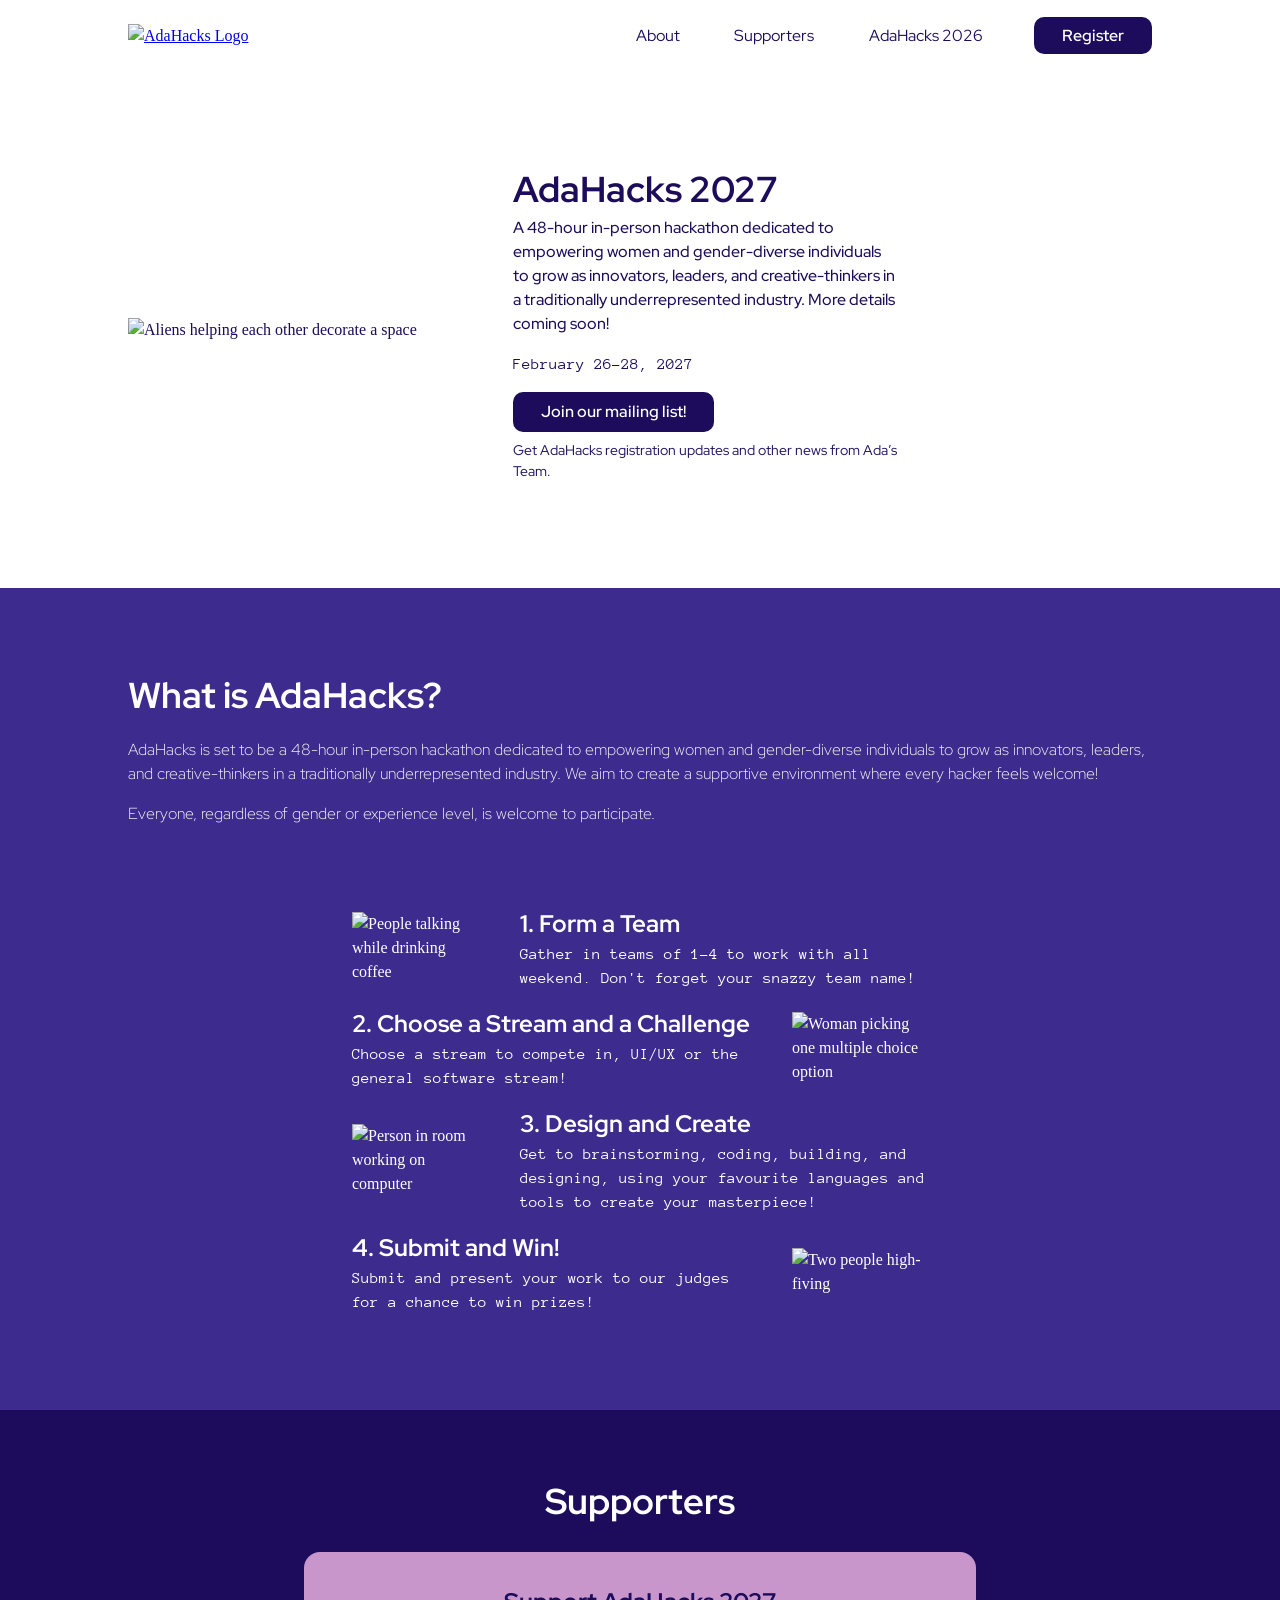
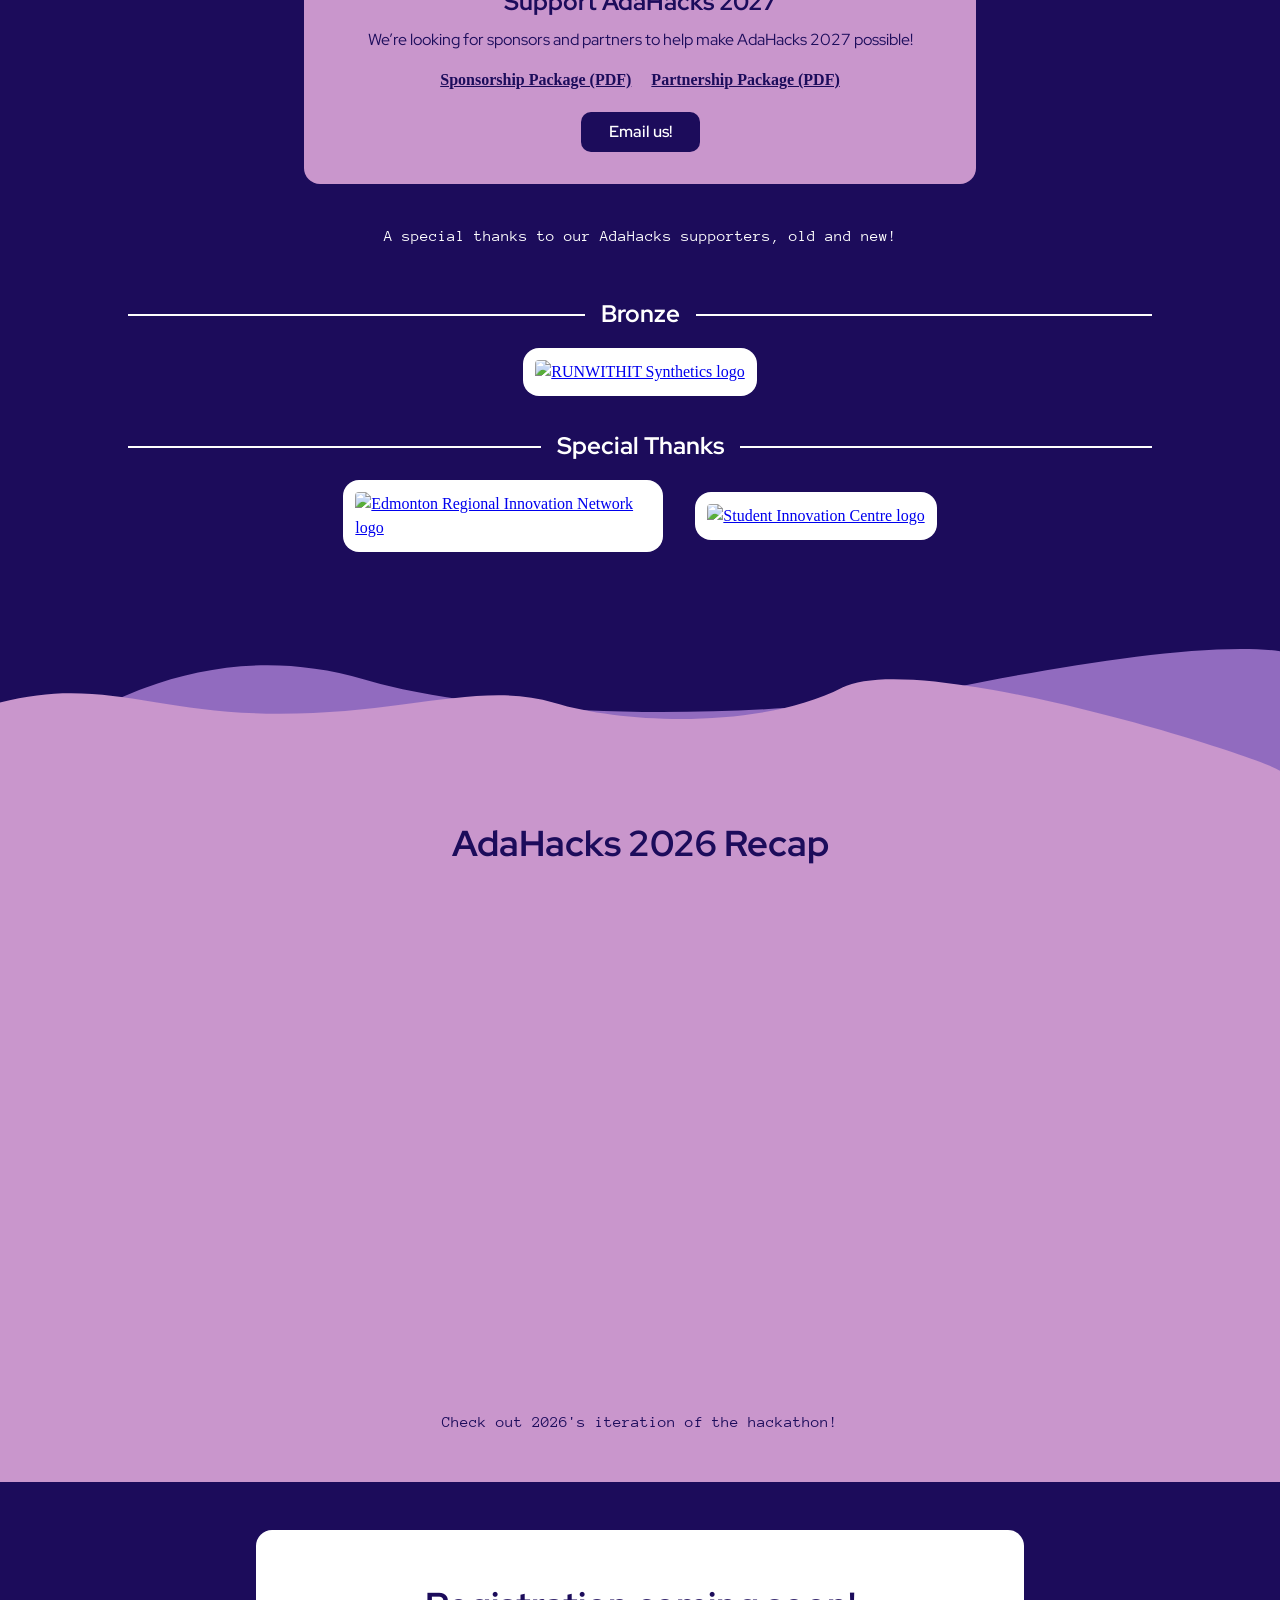
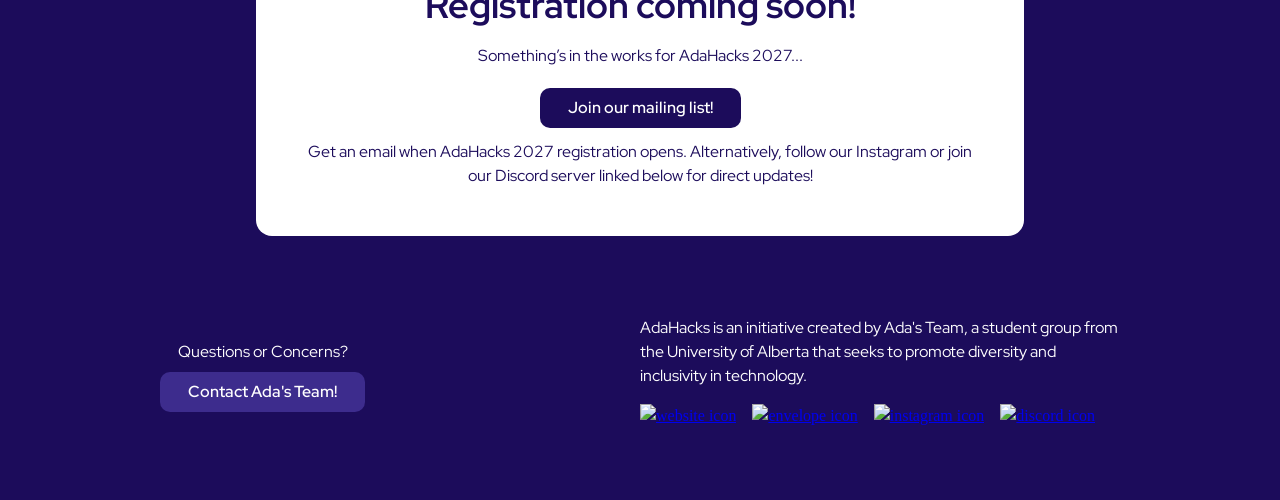
==== index.html @ a2bbd9b4 "Updates" ====
<!doctype html><html lang="en"><head><meta charset="utf-8"/><link rel="icon" href="/favicon.ico"/><meta name="viewport" content="width=device-width,initial-scale=1"/><meta name="theme-color" content="#000000"/><meta name="description" content="Alberta's first student-led hackathon for women and gender-diverse individuals"/><link rel="apple-touch-icon" href="/logo192.png"/><link rel="manifest" href="/manifest.json"/><title>AdaHacks 2026</title><meta name="description" content="Alberta’s first student-led hackathon for women and gender-diverse individuals."/><meta name="keywords" content="UAlberta diversity, Women Hackathon, diversity hackathon, alberta hackathon for women, edmonton hackathon for women, student hackathon, university of alberta hackathon, edmonton hackathon, UAlberta computer science, women in computer science, tech diversity, inclusive tech, Ada's Team, underrepresented groups in tech, UAlberta tech community, WiCS, women in CS, diversity, University of Alberta, diversity"/><meta name="author" content="Ada's Team"/><meta property="og:type" content="website"/><meta property="og:title" content="AdaHacks | Alberta’s first student-led hackathon for women and gender-diverse individuals"/><meta property="og:description" content="Alberta’s first student-led hackathon for women and gender-diverse individuals."/><meta property="og:site_name" content="AdaHacks"/><script defer="defer" src="/static/js/main.04991ffe.js"></script><link href="/static/css/main.62aa5347.css" rel="stylesheet"></head><body><noscript>You need to enable JavaScript to run this app.</noscript><div id="root"></div></body></html>
---- static/css/main.62aa5347.css ----
@import url(https://fonts.googleapis.com/css2?family=Anonymous+Pro:ital,wght@0,400;0,700;1,400;1,700&family=Red+Hat+Display:wght@200;300;400;500;600;700;800;900&display=swap);:root{--clr-light-100:#fff;--clr-primary-100:#c996cc;--clr-primary-200:#916bbf;--clr-primary-300:#3d2c8d;--clr-primary-400:#1c0c5b;--clr-text-100:#383838;--clr-text-200:#000;--font-main:"Red Hat Display",sans-serif;--font-accent:"Anonymous Pro",monospace;--fs-100:0.875rem;--fs-200:1rem;--fs-250:1.25rem;--fs-300:1.5rem;--fs-400:2.25rem;--max-width:100rem}*,:after,:before{box-sizing:border-box;margin:0;padding:0}ol[role=list],ul[role=list]{list-style:none}html{scroll-behavior:smooth}body{text-rendering:optimizeSpeed;font-family:var(--ff-primary);line-height:1.5;min-height:100vh}#root,body{display:flex;flex-direction:column}img,picture{display:block;max-width:100%}button,input,select,textarea{font:inherit}@media (prefers-reduced-motion:reduce){html{scroll-behavior:auto}*,:after,:before{-webkit-animation-duration:.01ms!important;animation-duration:.01ms!important;-webkit-animation-iteration-count:1!important;animation-iteration-count:1!important;scroll-behavior:auto!important;transition-duration:.01ms!important}}h1,h2,h3,h4{font-size:2.25rem;font-size:var(--fs-400);font-weight:700}h1,h2,h3,h4,p{font-family:Red Hat Display,sans-serif;font-family:var(--font-main)}p{font-size:1rem;font-size:var(--fs-200)}.none{display:none!important;height:0!important}a.solid{background:#1c0c5b;background:var(--clr-primary-400);border-radius:.625rem;color:#fff;color:var(--clr-light-100);font-family:Red Hat Display,sans-serif;font-family:var(--font-main);font-size:1rem;font-size:var(--fs-200);font-weight:600;padding:.5rem 1.75rem;text-decoration:none}a.solid:focus,a.solid:hover{background:#3d2c8d;background:var(--clr-primary-300)}.divider{width:100vw}.max-width{margin:auto;max-width:100rem;max-width:var(--max-width);padding-inline:10vw;width:100%}.section-description,.section-title{text-align:center}.section-description{font-family:Anonymous Pro,monospace;font-family:var(--font-accent)}.icon{padding:.5rem}.icon:focus,.icon:hover{background:hsla(0,0%,100%,.1);border-radius:50%}@-webkit-keyframes spin{0%{-webkit-transform:translate(-50%,-50%) scale(.9);transform:translate(-50%,-50%) scale(.9)}to{-webkit-transform:translate(-50%,-50%) scale(.9) rotate(1turn);transform:translate(-50%,-50%) scale(.9) rotate(1turn)}}@keyframes spin{0%{-webkit-transform:translate(-50%,-50%) scale(.9);transform:translate(-50%,-50%) scale(.9)}to{-webkit-transform:translate(-50%,-50%) scale(.9) rotate(1turn);transform:translate(-50%,-50%) scale(.9) rotate(1turn)}}@-webkit-keyframes up{0%{-webkit-transform:translateY(100%);transform:translateY(100%)}to{-webkit-transform:translateY(0);transform:translateY(0)}}@keyframes up{0%{-webkit-transform:translateY(100%);transform:translateY(100%)}to{-webkit-transform:translateY(0);transform:translateY(0)}}@-webkit-keyframes up-vh{0%{-webkit-transform:translateY(100vh);transform:translateY(100vh)}to{-webkit-transform:translateY(0);transform:translateY(0)}}@keyframes up-vh{0%{-webkit-transform:translateY(100vh);transform:translateY(100vh)}to{-webkit-transform:translateY(0);transform:translateY(0)}}@-webkit-keyframes fade-in{0%{opacity:0}to{opacity:1}}@keyframes fade-in{0%{opacity:0}to{opacity:1}}@-webkit-keyframes jump{0%{-webkit-transform:translateZ(0) scale3d(1.2,1.2,1);transform:translateZ(0) scale3d(1.2,1.2,1)}40%{-webkit-transform:translate3d(0,-30%,0) scale3d(.8,1.4,1);transform:translate3d(0,-30%,0) scale3d(.8,1.4,1)}to{-webkit-transform:translate3d(0,-100%,0) scale3d(1.4,.8,1);transform:translate3d(0,-100%,0) scale3d(1.4,.8,1)}}@keyframes jump{0%{-webkit-transform:translateZ(0) scale3d(1.2,1.2,1);transform:translateZ(0) scale3d(1.2,1.2,1)}40%{-webkit-transform:translate3d(0,-30%,0) scale3d(.8,1.4,1);transform:translate3d(0,-30%,0) scale3d(.8,1.4,1)}to{-webkit-transform:translate3d(0,-100%,0) scale3d(1.4,.8,1);transform:translate3d(0,-100%,0) scale3d(1.4,.8,1)}}#root{flex:1 1}.App{min-height:100vh}.NavBar :root{--clr-light-100:#fff;--clr-primary-100:#c996cc;--clr-primary-200:#916bbf;--clr-primary-300:#3d2c8d;--clr-primary-400:#1c0c5b;--clr-text-100:#383838;--clr-text-200:#000;--font-main:"Red Hat Display",sans-serif;--font-accent:"Anonymous Pro",monospace;--fs-100:0.875rem;--fs-200:1rem;--fs-250:1.25rem;--fs-300:1.5rem;--fs-400:2.25rem;--max-width:100rem}.NavBar{background:#fff;background:var(--clr-light-100);position:-webkit-sticky;position:sticky;top:0;width:100%;z-index:2}.NavBar .skip-links{border:2px solid #1c0c5b;border:2px solid var(--clr-primary-400);color:#1c0c5b;color:var(--clr-primary-400);left:0;margin:0 auto;padding:1rem;position:absolute;right:0;text-decoration:none;-webkit-transform:translateY(-150%);transform:translateY(-150%);transition:-webkit-transform .2s ease-in;transition:transform .2s ease-in;transition:transform .2s ease-in,-webkit-transform .2s ease-in;width:-webkit-fit-content;width:-moz-fit-content;width:fit-content}.NavBar .skip-links:focus{-webkit-transform:translateY(0);transform:translateY(0)}.NavBar .hamburger-button{background:none;border:none;cursor:pointer;z-index:2}.NavBar .hamburger-button .line{background:#1c0c5b;background:var(--clr-primary-400);height:3px;margin:5px;transition:background .5s ease;width:2rem}.NavBar .hamburger-button.open .line{background:#fff;background:var(--clr-light-100)}@media only screen and (min-width:50rem){.NavBar .hamburger-button{display:none}}.NavBar nav{align-items:center;display:flex;justify-content:space-between;padding-block:1rem}.NavBar nav .nav-logo{width:11rem}@media only screen and (min-width:50rem){.NavBar nav{padding-block:1.5rem}}.NavBar nav .nav-links{align-items:center;background:#3d2c8d;background:var(--clr-primary-300);clip-path:circle(0 at 90% -10%);-webkit-clip-path:circle(0 at 90% -10%);display:flex;flex-direction:column;inset:0;justify-content:space-around;list-style:none;padding:40vh 0;pointer-events:none;position:fixed;transition:-webkit-clip-path 1s ease;transition:clip-path 1s ease;transition:clip-path 1s ease,-webkit-clip-path 1s ease;z-index:1}.NavBar nav .nav-links .nav-link{margin-left:2rem;opacity:0}.NavBar nav .nav-links .nav-link:first-child{transition:opacity .5s ease .15s}.NavBar nav .nav-links .nav-link:nth-child(2){transition:opacity .5s ease .3s}.NavBar nav .nav-links .nav-link:nth-child(3){transition:opacity .5s ease .45s}.NavBar nav .nav-links .nav-link:nth-child(4){transition:opacity .5s ease .6s}.NavBar nav .nav-links .nav-link a:not(.solid){color:#fff;color:var(--clr-light-100);font-family:Red Hat Display,sans-serif;font-family:var(--font-main);font-size:1rem;font-size:var(--fs-200);padding:0 .2rem;text-decoration:none}.NavBar nav .nav-links .nav-link a:not(.solid):focus,.NavBar nav .nav-links .nav-link a:not(.solid):hover{border-bottom:1px solid #1c0c5b;border-bottom:1px solid var(--clr-primary-400)}.NavBar nav .nav-links.open{clip-path:circle(160% at 90% -10%);-webkit-clip-path:circle(160% at 90% -10%);pointer-events:all}.NavBar nav .nav-links.open li{opacity:1}@media only screen and (min-width:50rem){.NavBar nav .nav-links{align-items:center;background:transparent none repeat 0 0/auto auto padding-box border-box scroll;background:initial;clip-path:none;-webkit-clip-path:initial;flex-direction:row;inset:auto;justify-content:space-around;padding:initial;pointer-events:auto;position:static;transition:-webkit-clip-path 1s ease;transition:clip-path 1s ease;transition:clip-path 1s ease,-webkit-clip-path 1s ease;z-index:auto}.NavBar nav .nav-links .nav-link{opacity:1}.NavBar nav .nav-links .nav-link a:not(.solid){color:#1c0c5b;color:var(--clr-primary-400)}}@media only screen and (min-width:65rem){.NavBar nav .nav-links .nav-link{margin-left:3rem}}.Hero :root{--clr-light-100:#fff;--clr-primary-100:#c996cc;--clr-primary-200:#916bbf;--clr-primary-300:#3d2c8d;--clr-primary-400:#1c0c5b;--clr-text-100:#383838;--clr-text-200:#000;--font-main:"Red Hat Display",sans-serif;--font-accent:"Anonymous Pro",monospace;--fs-100:0.875rem;--fs-200:1rem;--fs-250:1.25rem;--fs-300:1.5rem;--fs-400:2.25rem;--max-width:100rem}.Hero{color:#1c0c5b;color:var(--clr-primary-400)}.Hero .hero-content{align-items:center;display:flex;flex-direction:column;gap:2rem;padding-block:10vh}@media only screen and (min-width:50rem){.Hero .hero-content{flex-direction:row;gap:min(6rem,10vw)}}.Hero .hero-content .hero-image{min-width:0}.Hero .hero-content article{max-width:24rem}.Hero .hero-content article p{margin-bottom:1rem}.Hero .hero-content article p.hero-description{font-weight:500}.Hero .hero-content article p.hero-date{font-family:Anonymous Pro,monospace;font-family:var(--font-accent)}.Hero .hero-content article a.solid{display:inline-block}.Hero .hero-content article p.hero-signup-note{font-size:.875rem;font-size:var(--fs-100);margin-top:.5rem}.About :root{--clr-light-100:#fff;--clr-primary-100:#c996cc;--clr-primary-200:#916bbf;--clr-primary-300:#3d2c8d;--clr-primary-400:#1c0c5b;--clr-text-100:#383838;--clr-text-200:#000;--font-main:"Red Hat Display",sans-serif;--font-accent:"Anonymous Pro",monospace;--fs-100:0.875rem;--fs-200:1rem;--fs-250:1.25rem;--fs-300:1.5rem;--fs-400:2.25rem;--max-width:100rem}.About{background:#3d2c8d;background:var(--clr-primary-300);color:#fff;color:var(--clr-light-100)}.About .about-description{align-items:center;display:flex;gap:2rem;padding-block:5rem}.About .about-description .about-text{font-weight:300;margin-top:1rem}.About .sticky-notes{display:none;grid-template-columns:repeat(8,1fr);row-gap:.5rem;width:100%}@media only screen and (min-width:50rem){.About .sticky-notes{display:grid}}.About .sticky-notes .sticky-note:first-child{grid-column:4/9}.About .sticky-notes .sticky-note:nth-child(2){grid-column:1/7}.About .sticky-notes .sticky-note:nth-child(3){grid-column:3/8}.About .about-steps{margin:0 auto;max-width:40rem;padding:0 2rem 5rem}.About .about-steps h2{text-align:center}.About .about-steps .step{align-items:center;display:flex;flex-direction:column;gap:2rem;justify-content:center;margin-bottom:1rem}@media only screen and (min-width:35rem){.About .about-steps .step{flex-direction:row}.About .about-steps .step:nth-child(2n){flex-direction:row-reverse}}.About .about-steps .step img{flex:1 1}.About .about-steps .step article{flex:3 1}.About .about-steps .step article .step-name{font-size:1.5rem;font-size:var(--fs-300)}.About .about-steps .step article .step-description{font-family:Anonymous Pro,monospace;font-family:var(--font-accent)}.Supporters{background:#1c0c5b;background:var(--clr-primary-400);color:#fff;color:var(--clr-light-100)}.Supporters article{padding-block:4rem}.Supporters .tier-list{list-style:none;margin-block:2rem}.Supporters .tier-list .tier{margin-bottom:1rem;overflow-x:hidden;position:relative;z-index:0}.Supporters .tier-list .tier .tier-title{background:#1c0c5b;background:var(--clr-primary-400);font-size:1.5rem;font-size:var(--fs-300);margin:auto;padding:1rem;position:relative;text-transform:capitalize;width:-webkit-fit-content;width:-moz-fit-content;width:fit-content}.Supporters .tier-list .tier .tier-title:before{border-bottom:2px solid #fff;border-bottom:2px solid var(--clr-light-100);content:"";left:-50vw;position:absolute;top:50%;width:100vw;z-index:-1}.Supporters .supporter-list{align-items:center;display:flex;flex-wrap:wrap;gap:2rem;justify-content:center;list-style:none;margin:auto}.Supporters .supporter-list img{background:#fff;background:var(--clr-light-100);border-radius:1rem;display:block;height:height;margin:auto;max-height:10rem;max-width:20rem;padding:.75rem;width:auto}.Supporters .supporter-list.platinum .supporter{width:calc(100% - 2rem)}.Supporters .supporter-list.gold .supporter{min-width:20rem;width:calc(50% - 2rem)}.Supporters .supporter-list.silver .supporter{min-width:15rem;width:calc(33.3% - 2rem)}.Supporters .supporter-list.bronze .supporter,.Supporters .supporter-list.partner .supporter{min-width:10rem}.Supporters .description{font-family:Anonymous Pro,monospace;font-family:var(--font-accent);text-align:center}.Supporters .description a{color:inherit}.Supporters .description a:focus,.Supporters .description a:hover{color:#c996cc;color:var(--clr-primary-100)}.Supporters>.supporters-divider{display:block;height:auto;margin-bottom:-3px;width:100%}.Supporters>.supporters-divider path[fill=white]{fill:#c996cc;fill:var(--clr-primary-100)}.Supporters .supporter-callout{background:#c996cc;background:var(--clr-primary-100);border-radius:1rem;color:#1c0c5b;color:var(--clr-primary-400);margin:1.5rem auto 2.5rem;max-width:42rem;padding:clamp(1.25rem,4vw,2rem);text-align:center}.Supporters .supporter-callout h3{font-size:1.5rem;font-size:var(--fs-300);margin-bottom:.5rem}.Supporters .supporter-callout .solid{display:inline-block}.Supporters .supporter-package-links{display:flex;flex-wrap:wrap;gap:.5rem 1.25rem;justify-content:center;list-style:none;margin:1rem 0 1.25rem;padding:0}.Supporters .supporter-package-links a{color:inherit;font-weight:600}.NonProfits :root{--clr-light-100:#fff;--clr-primary-100:#c996cc;--clr-primary-200:#916bbf;--clr-primary-300:#3d2c8d;--clr-primary-400:#1c0c5b;--clr-text-100:#383838;--clr-text-200:#000;--font-main:"Red Hat Display",sans-serif;--font-accent:"Anonymous Pro",monospace;--fs-100:0.875rem;--fs-200:1rem;--fs-250:1.25rem;--fs-300:1.5rem;--fs-400:2.25rem;--max-width:100rem}.NonProfits{background:#fff;background:var(--clr-light-100);color:#1c0c5b;color:var(--clr-primary-400)}.NonProfits article{padding-block:4rem}.NonProfits .section-description,.NonProfits .section-title{text-align:center}.NonProfits p{font-family:Anonymous Pro,monospace;font-family:var(--font-accent)}.NonProfits .nonprofit-list{display:flex;flex-wrap:wrap;gap:2rem;justify-content:space-around;list-style:none}.NonProfits .nonprofit-card{min-width:15rem;width:calc(33.3% - 2rem)}.NonProfits .nonprofit-card img{height:12rem;margin:2rem auto;width:auto}.NonProfits .nonprofit-card h4{font-size:1.5rem;font-size:var(--fs-300);line-height:1;margin-bottom:1rem;text-align:center}.Team{background:#3d2c8d;background:var(--clr-primary-300);color:#fff;color:var(--clr-light-100);text-align:center}.Team article{padding-bottom:3rem;padding-top:5rem}.Team ul{list-style:none}.Team .team-rank{display:flex;flex-wrap:wrap;gap:2rem;justify-content:center;margin-block:2rem}.Team .team-member .member-image{object-fit:cover}.Team .team-member .member-image,.Team .team-member .pink-blob{border-radius:50%;height:10rem;margin:auto auto 1rem;width:10rem}.Team .team-member .pink-blob{background-color:#c996cc;background-color:var(--clr-primary-100)}.Team .team-member .member-name{align-items:center;display:flex;font-size:1.25rem;font-size:var(--fs-250);font-weight:600;justify-content:center;line-height:1}.Team .team-member .pronoun-separator{margin-inline:.5rem}.Team .team-member .member-pronouns{font-size:.875rem;font-size:var(--fs-100);font-weight:300;vertical-align:middle}.Team .team-member .member-title{font-family:Anonymous Pro,monospace;font-family:var(--font-accent);font-size:.875rem;font-size:var(--fs-100)}.Team .team-member .contact-links{align-items:center;display:flex;justify-content:center;margin-top:.5rem}.Register :root{--clr-light-100:#fff;--clr-primary-100:#c996cc;--clr-primary-200:#916bbf;--clr-primary-300:#3d2c8d;--clr-primary-400:#1c0c5b;--clr-text-100:#383838;--clr-text-200:#000;--font-main:"Red Hat Display",sans-serif;--font-accent:"Anonymous Pro",monospace;--fs-100:0.875rem;--fs-200:1rem;--fs-250:1.25rem;--fs-300:1.5rem;--fs-400:2.25rem;--max-width:100rem}.Register{background:#1c0c5b;background:var(--clr-primary-400);color:#fff;color:var(--clr-light-100)}.Register article{padding-block:3rem}.Register .eventbrite{margin-block:2rem}.Register a{color:#fff;color:var(--clr-light-100)}.Footer :root{--clr-light-100:#fff;--clr-primary-100:#c996cc;--clr-primary-200:#916bbf;--clr-primary-300:#3d2c8d;--clr-primary-400:#1c0c5b;--clr-text-100:#383838;--clr-text-200:#000;--font-main:"Red Hat Display",sans-serif;--font-accent:"Anonymous Pro",monospace;--fs-100:0.875rem;--fs-200:1rem;--fs-250:1.25rem;--fs-300:1.5rem;--fs-400:2.25rem;--max-width:100rem}.Footer{background:#1c0c5b;background:var(--clr-primary-400);color:#fff;color:var(--clr-light-100)}.Footer .footer-container{align-items:center;display:flex;flex-direction:column;gap:2rem;justify-content:space-between;padding:2rem}.Footer .footer-container .contact{margin-right:2rem;text-align:center}.Footer .footer-container .contact .solid{background:#3d2c8d;background:var(--clr-primary-300);display:block;margin-top:.5rem;width:-webkit-max-content;width:max-content}.Footer .footer-container .contact .solid:focus,.Footer .footer-container .contact .solid:hover{background:#916bbf;background:var(--clr-primary-200)}.Footer .footer-container .contact-info{align-items:center;display:flex;margin-left:-.5rem;margin-top:.5rem}@media only screen and (min-width:50rem){.Footer .footer-container{flex-direction:row}.Footer .footer-container .adas-team{max-width:30rem}}.Footer footer{padding-inline:10vw;position:relative}@media only screen and (min-width:50rem){.Footer footer{padding-bottom:2rem}.Footer footer:after{content:url(/static/media/ada_bot.327d9b01ff5ae51fc56b.png);position:absolute;right:0;top:-50%}}
/*# sourceMappingURL=main.62aa5347.css.map*/
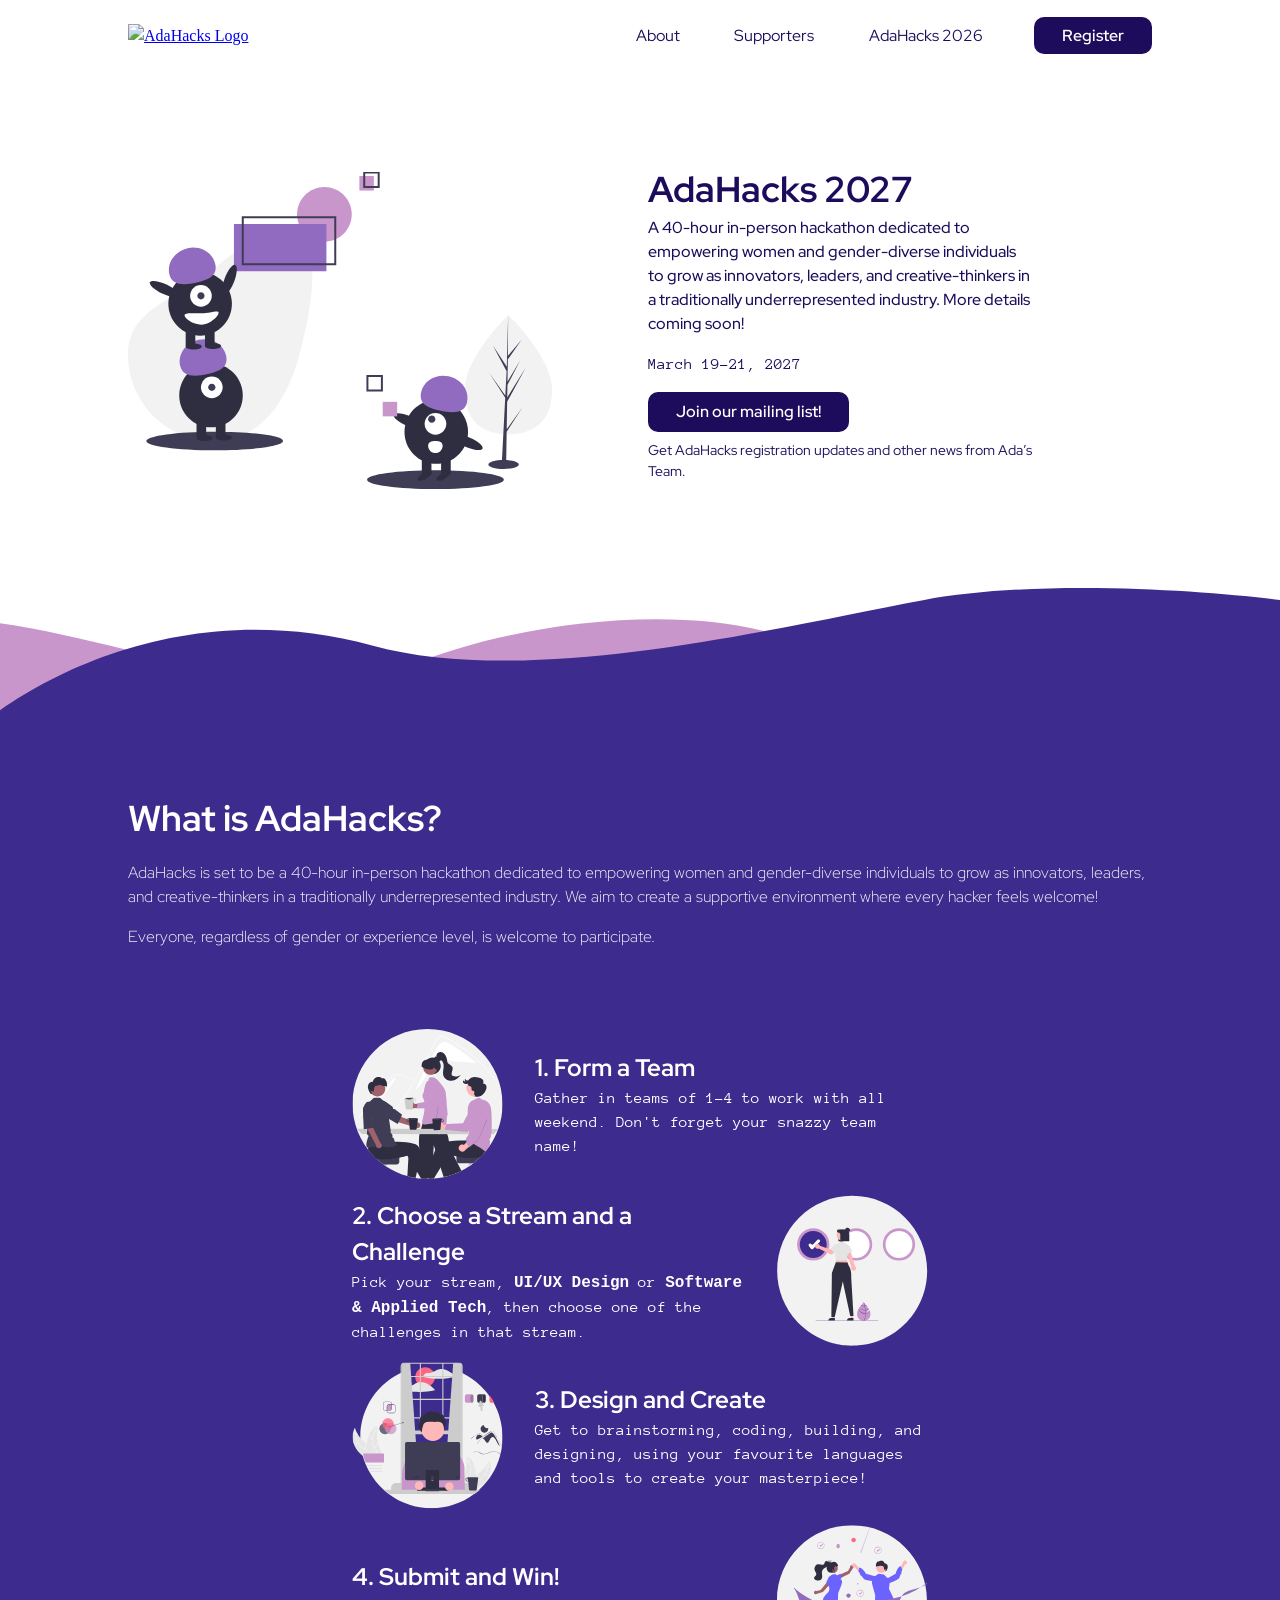
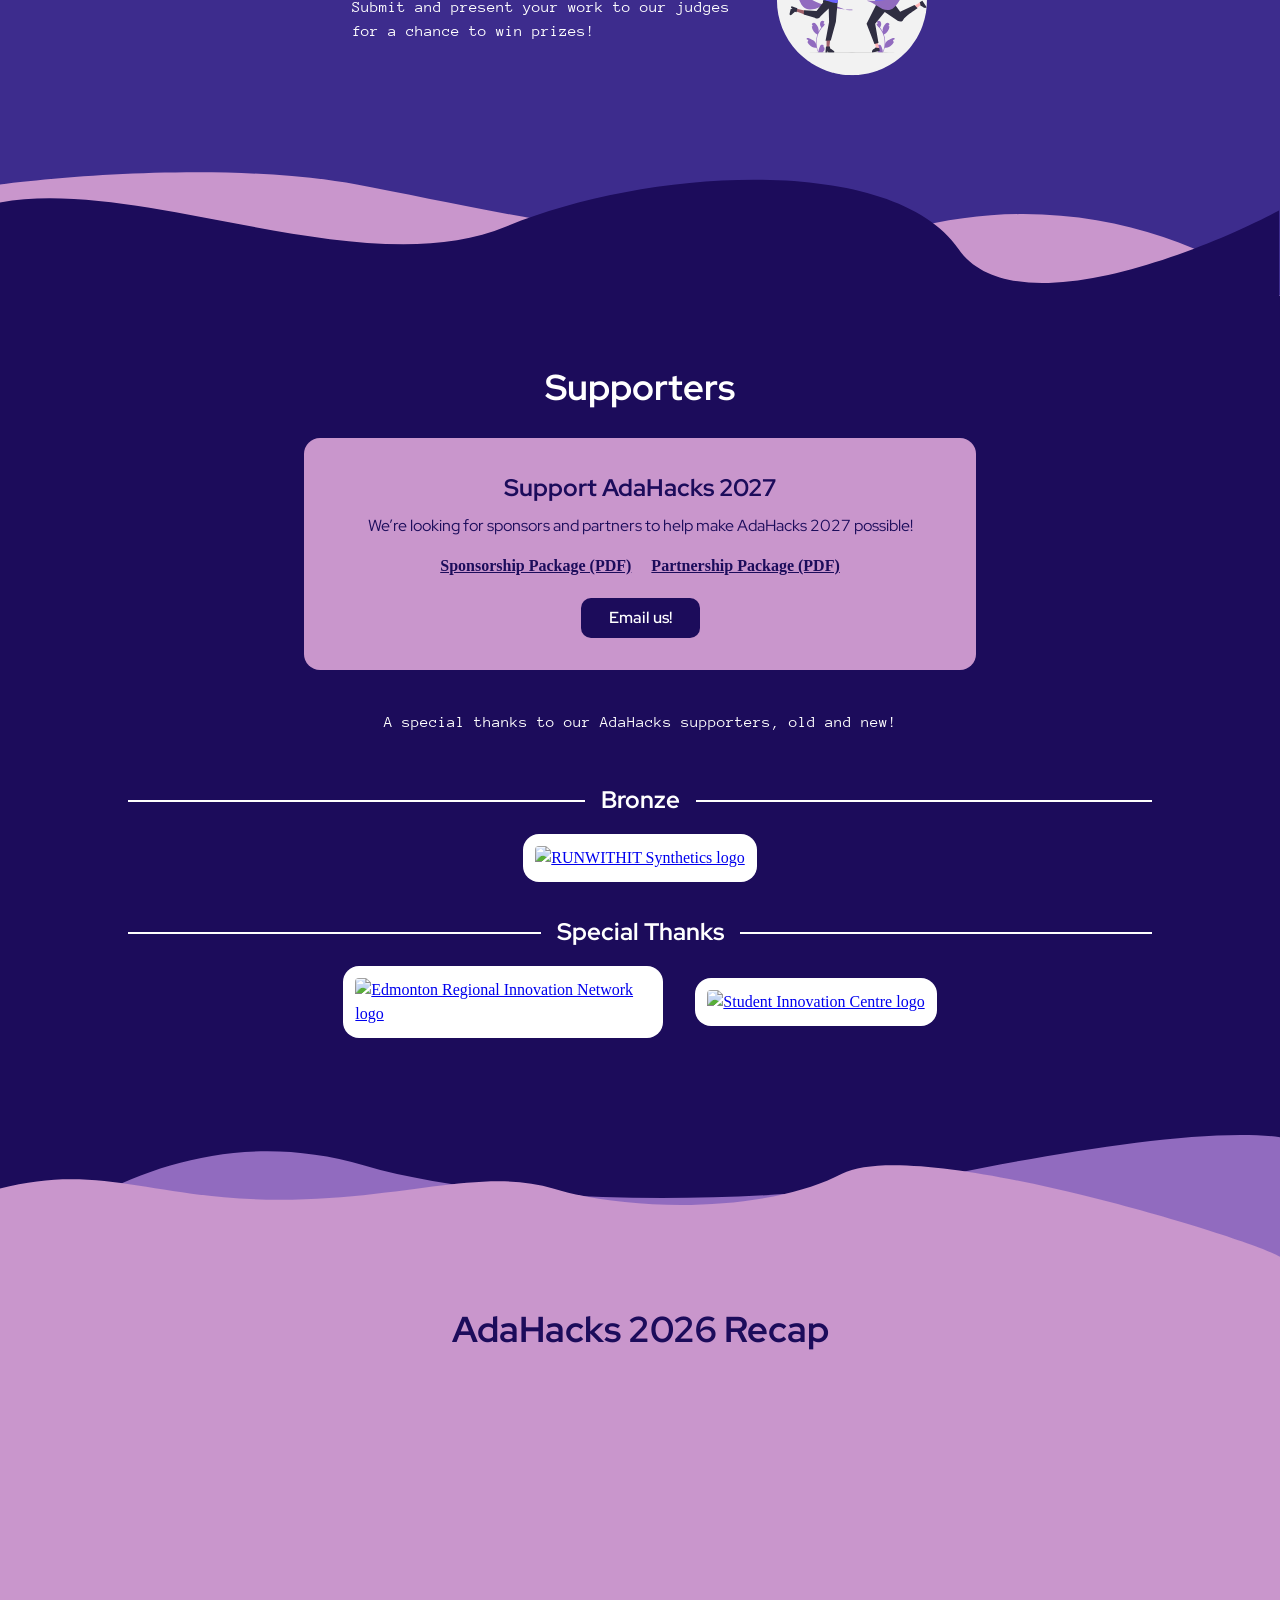
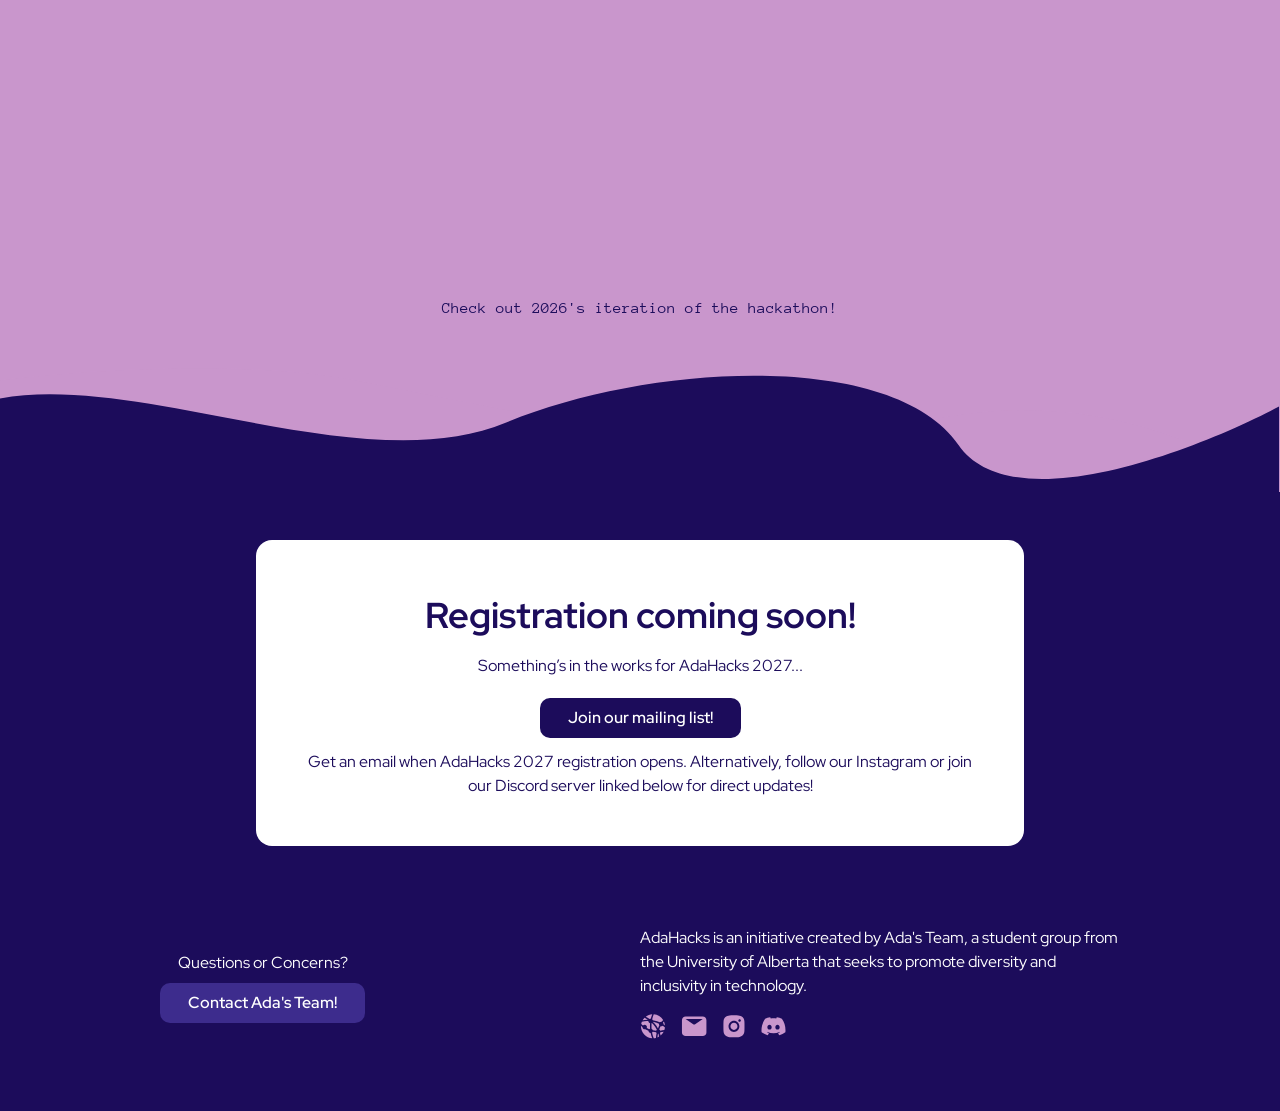
==== commit f713f8a5: "Updates" ====
--- a/index.html
+++ b/index.html
@@ -1 +1 @@
-<!doctype html><html lang="en"><head><meta charset="utf-8"/><link rel="icon" href="/favicon.ico"/><meta name="viewport" content="width=device-width,initial-scale=1"/><meta name="theme-color" content="#000000"/><meta name="description" content="Alberta's first student-led hackathon for women and gender-diverse individuals"/><link rel="apple-touch-icon" href="/logo192.png"/><link rel="manifest" href="/manifest.json"/><title>AdaHacks 2026</title><meta name="description" content="Alberta’s first student-led hackathon for women and gender-diverse individuals."/><meta name="keywords" content="UAlberta diversity, Women Hackathon, diversity hackathon, alberta hackathon for women, edmonton hackathon for women, student hackathon, university of alberta hackathon, edmonton hackathon, UAlberta computer science, women in computer science, tech diversity, inclusive tech, Ada's Team, underrepresented groups in tech, UAlberta tech community, WiCS, women in CS, diversity, University of Alberta, diversity"/><meta name="author" content="Ada's Team"/><meta property="og:type" content="website"/><meta property="og:title" content="AdaHacks | Alberta’s first student-led hackathon for women and gender-diverse individuals"/><meta property="og:description" content="Alberta’s first student-led hackathon for women and gender-diverse individuals."/><meta property="og:site_name" content="AdaHacks"/><script defer="defer" src="/static/js/main.04991ffe.js"></script><link href="/static/css/main.62aa5347.css" rel="stylesheet"></head><body><noscript>You need to enable JavaScript to run this app.</noscript><div id="root"></div></body></html>+<!doctype html><html lang="en"><head><meta charset="utf-8"/><link rel="icon" href="/favicon.ico"/><meta name="viewport" content="width=device-width,initial-scale=1"/><meta name="theme-color" content="#000000"/><meta name="description" content="Alberta's first student-led hackathon for women and gender-diverse individuals"/><link rel="apple-touch-icon" href="/logo192.png"/><link rel="manifest" href="/manifest.json"/><title>AdaHacks 2027</title><meta name="description" content="Alberta’s first student-led hackathon for women and gender-diverse individuals."/><meta name="keywords" content="UAlberta diversity, Women Hackathon, diversity hackathon, alberta hackathon for women, edmonton hackathon for women, student hackathon, university of alberta hackathon, edmonton hackathon, UAlberta computer science, women in computer science, tech diversity, inclusive tech, Ada's Team, underrepresented groups in tech, UAlberta tech community, WiCS, women in CS, diversity, University of Alberta, diversity"/><meta name="author" content="Ada's Team"/><meta property="og:type" content="website"/><meta property="og:title" content="AdaHacks | Alberta’s first student-led hackathon for women and gender-diverse individuals"/><meta property="og:description" content="Alberta’s first student-led hackathon for women and gender-diverse individuals."/><meta property="og:site_name" content="AdaHacks"/><script defer="defer" src="/static/js/main.5bd4fa4a.js"></script><link href="/static/css/main.62aa5347.css" rel="stylesheet"></head><body><noscript>You need to enable JavaScript to run this app.</noscript><div id="root"></div></body></html>
